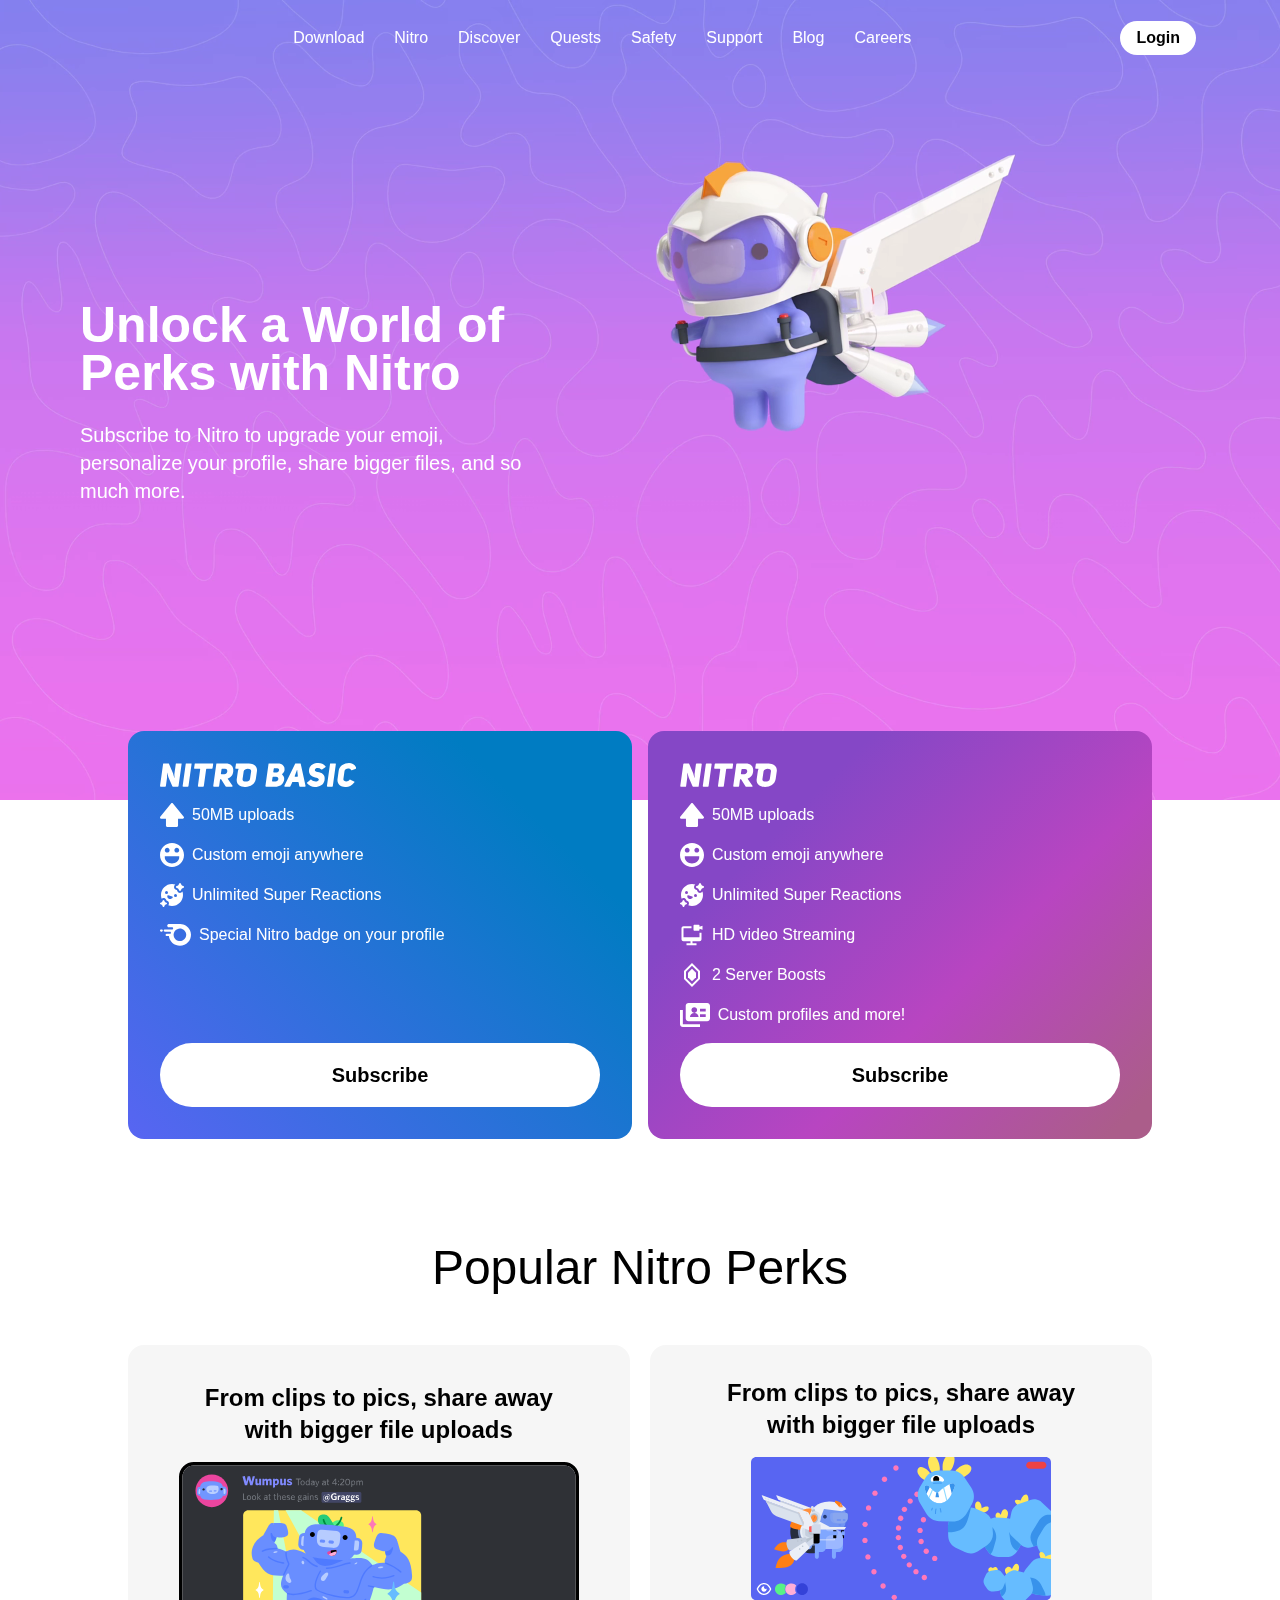
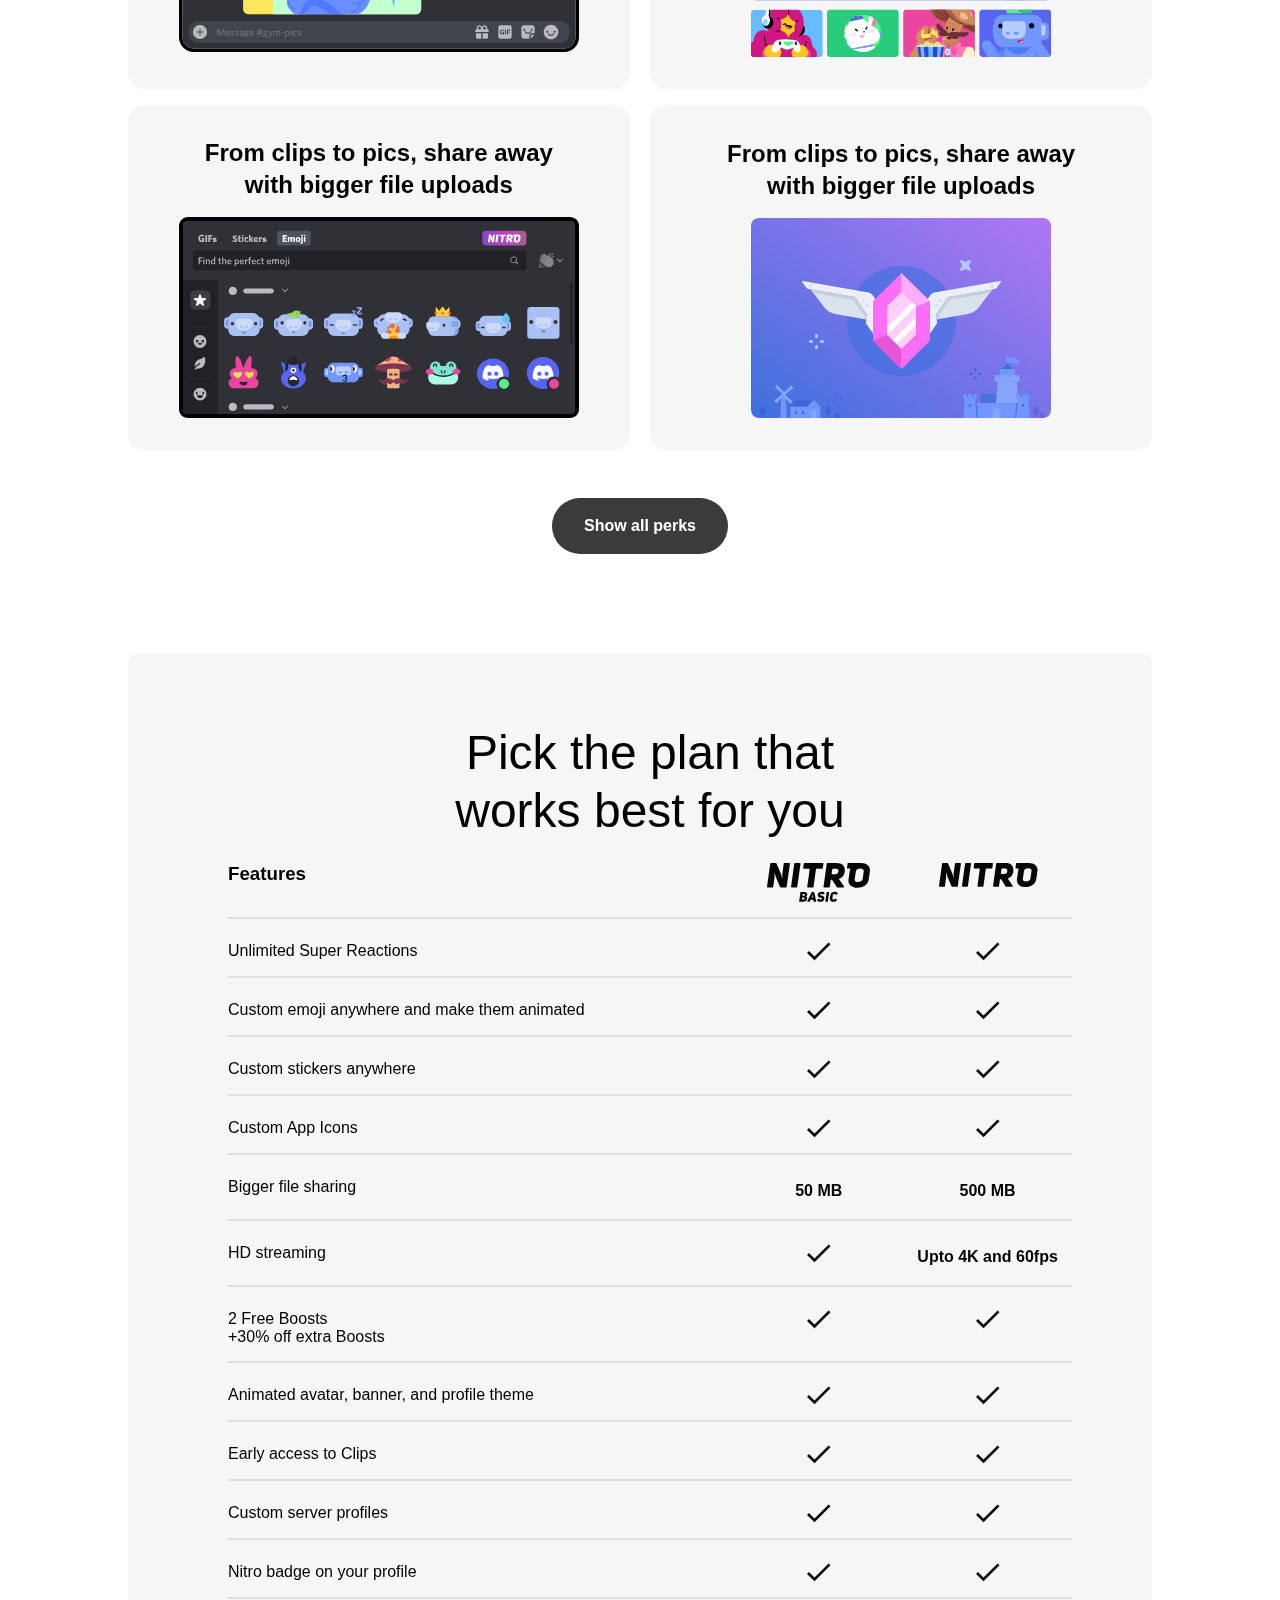
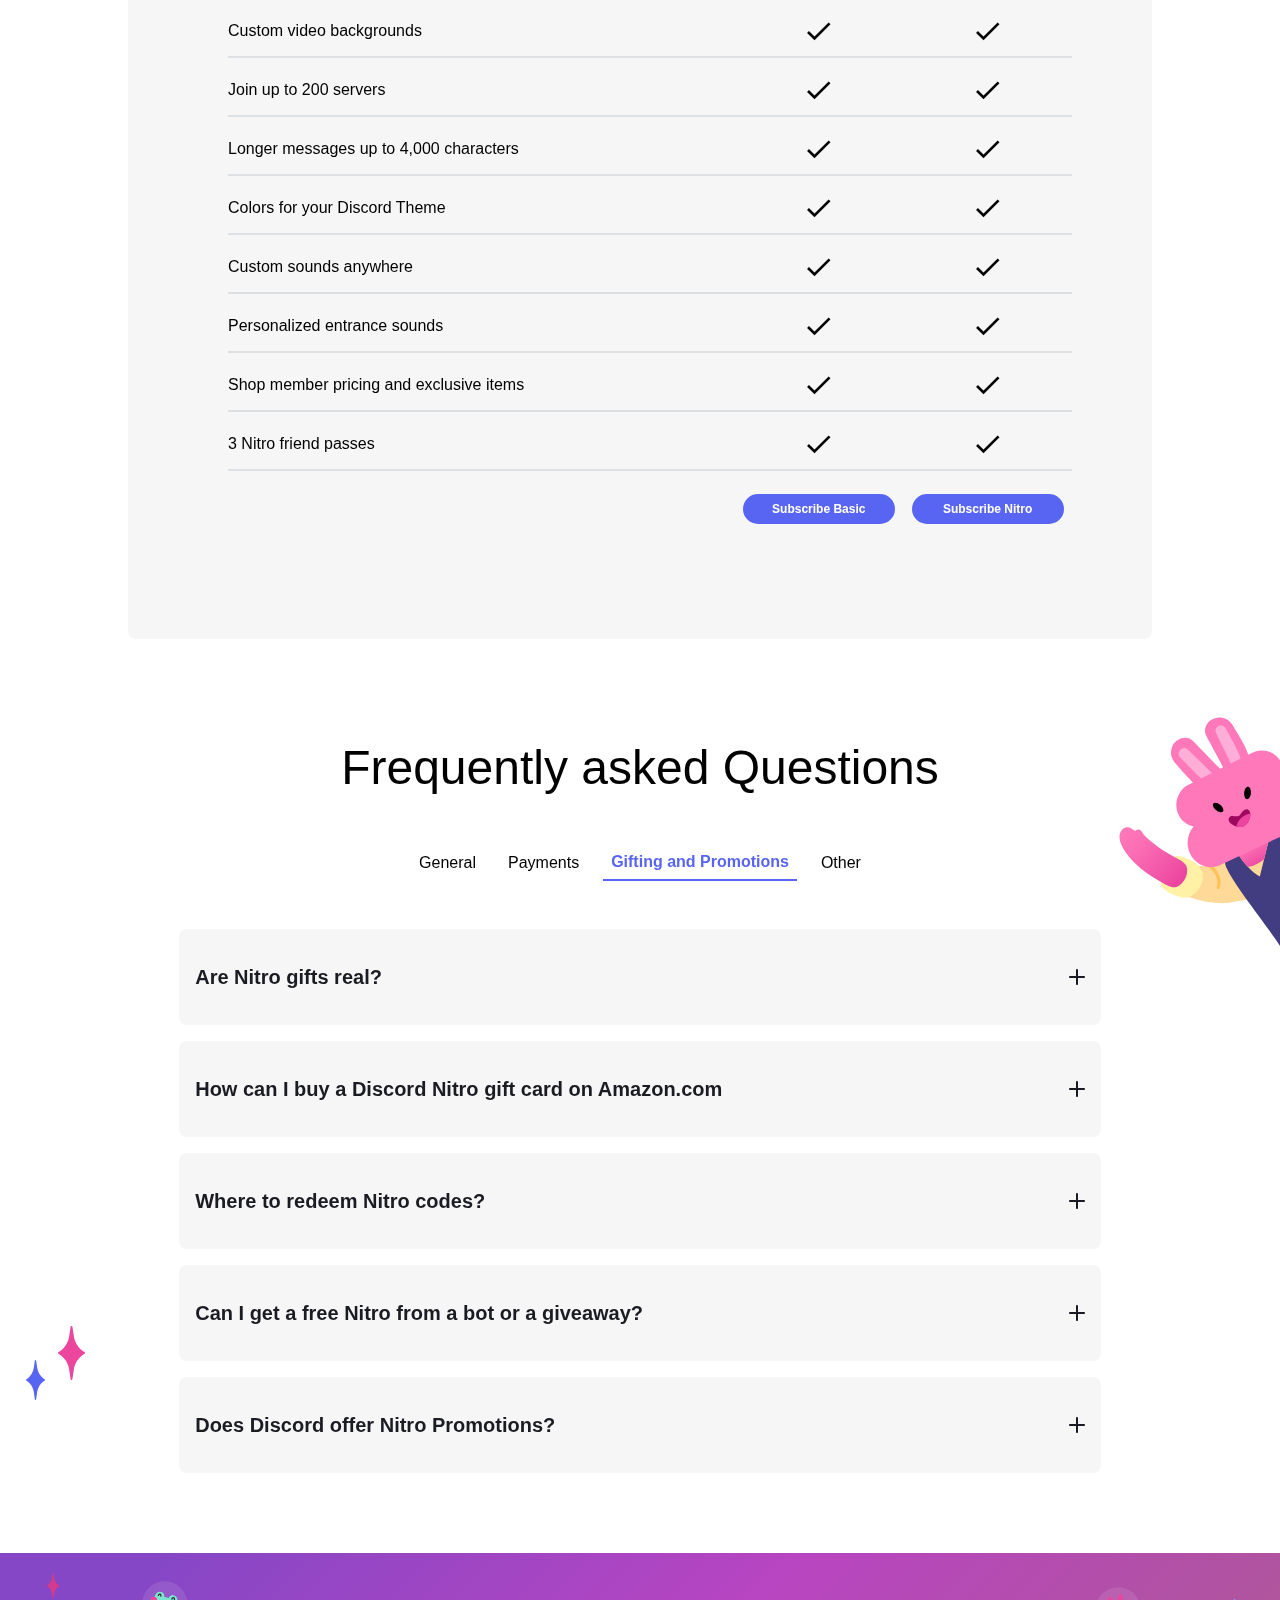
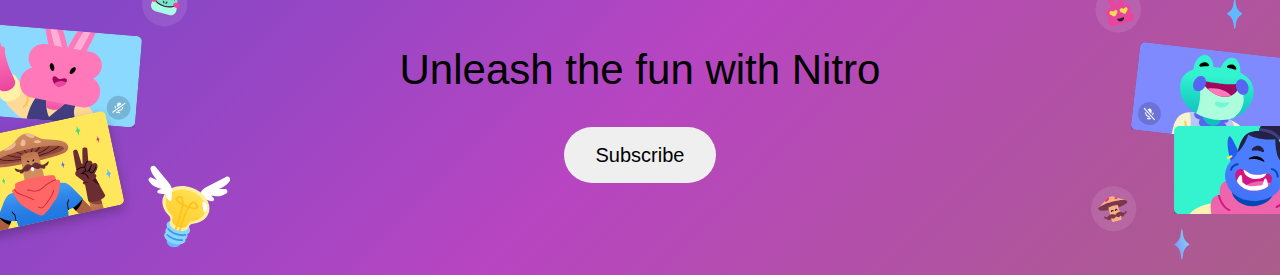
==== Nitro/index.html @ b1ea8c20 "Add files via upload" ====
<!DOCTYPE html>
<html lang="en">
<head>
    <meta charset="UTF-8">
    <meta name="viewport" content="width=device-width, initial-scale=1.0">
    <title>Nitro</title>
    <link rel="stylesheet" href="style.css">
</head>
<body>
    <header>
        <div class="brand-logo">
            <img src="https://cdn.prod.website-files.com/6257adef93867e50d84d30e2/6257d23c5fb25be7e0b6e220_Open%20Source%20Projects%20_%20Discord-7.svg" alt="">
        </div>
        <nav>
            <ul>
                <li><a href="">Download</a></li>
                <li><a href="">Nitro</a></li>
                <li><a href="">Discover</a></li>
                <li><a href="">Quests</a></li>
                <li><a href="">Safety</a></li>
                <li><a href="">Support</a></li>
                <li><a href="">Blog</a></li>
                <li><a href="">Careers</a></li>
            </ul>
        </nav>
        <button>Login</button>
    </header>

    <div class="hero">
        <video src="./assets/media/robo-jet.webm" autoplay muted loop id="myVideo"></video>
        <div class="hero-text">
            <h1>Unlock a World of Perks with Nitro</h1>
            <p>Subscribe to Nitro to upgrade your emoji, personalize your profile,  share bigger files, and so much more.</p>
        </div>
        <img id="rocket-image" src="./assets/media/robo-jet.webp" alt="">
    </div>

    <div class="plans">
        <div class="plan-card">
            <div class="plan-card-text">
                <img src="./assets/icons/nitro-basic-white.svg" alt="">
                <div class="plan-card-container">
                    <img src="./assets/icons/arrow-up.svg" alt="">
                    <p>50MB uploads</p>
                </div>
                <div class="plan-card-container">
                    <img src="./assets/icons/smile-icon.svg" alt="">
                    <p>Custom emoji anywhere</p>
                </div>
                <div class="plan-card-container">
                    <img src="./assets/icons/happy-icon.svg" alt="">
                    <p>Unlimited Super Reactions</p>
                </div>
                <div class="plan-card-container">
                    <img src="./assets/icons/nitro-icon.svg" alt="">
                    <p>Special Nitro badge on your profile</p>
                </div>
            </div>
            <div class="plan-card-btn">
                <a href=""><p>Subscribe</p></a>
            </div>
        </div>
        <div class="plan-card voilet">
            <div class="plan-card-text">
                <img src="./assets/icons/nitro-white.svg.svg" alt="">
                <div class="plan-card-container">
                    <img src="./assets/icons/arrow-up.svg" alt="">
                    <p>50MB uploads</p>
                </div>
                <div class="plan-card-container">
                    <img src="./assets/icons/smile-icon.svg" alt="">
                    <p>Custom emoji anywhere</p>
                </div>
                <div class="plan-card-container">
                    <img src="./assets/icons/happy-icon.svg" alt="">
                    <p>Unlimited Super Reactions</p>
                </div>
                <div class="plan-card-container">
                    <img src="./assets/icons/movie-icon.svg" alt="">
                    <p>HD video Streaming</p>
                </div>
                <div class="plan-card-container">
                    <img src="./assets/icons/gem-icon.svg" alt="">
                    <p>2 Server Boosts</p>
                </div>
                <div class="plan-card-container">
                    <img src="./assets/icons/identity-icon.svg" alt="">
                    <p>Custom profiles and more!</p>
                </div>
            </div>
            <div class="plan-card-btn">
                <a href="">Subscribe</a>
            </div>
        </div>
    </div>

    <section class="perks">
        <h2>Popular Nitro Perks</h2>
        <div class="perks-container">
            <div class="perk-card-container">
                <div class="perk-card">
                    <h3>From clips to pics, share away with bigger file uploads
                    </h3>
                    <img src="./assets/media/perk-bigger-upload.svg" alt="">
                </div>
                <div class="perk-card">
                    <h3>From clips to pics, share away with bigger file uploads
                    </h3>
                    <img src="./assets/media/perk-stream-apps.svg" alt="">
                </div>
                <div class="perk-card">
                    <h3>From clips to pics, share away with bigger file uploads
                    </h3>
                    <img src="./assets/media/perk-custom-emoji.svg" alt="">
                </div>
                <div class="perk-card">
                    <h3>From clips to pics, share away with bigger file uploads
                    </h3>
                    <img src="./assets/media/perk-server-boosts.svg" alt="">
                </div>
            </div>
        </div>
        <button>Show all perks</button>
    </section>

    <section class="packs">
        <h2>Pick the plan that works best for you</h2>
        <div class="pack-container">
            <div class="features">
                <h3>Features</h3>
            </div>
            <div class="ticks">
                <img id="image1" src="./assets/icons/nitro-basic-black.svg" alt="">
                <img id="image3" src="./assets/icons/basic-black.svg" alt="">
                </div>
                <div class="ticks">
                <img id="image2" src="./assets/icons/nitro-black.svg" alt="">
                <!-- <div class="purple-box"></div> -->
                <img id="image4" src="./assets/icons/nitro-black.svg" alt="">
            </div>
        </div>
        <div class="pack-container">
            <div class="features">
                <p>Unlimited Super Reactions</p>
            </div>
            <div class="ticks">
                <img src="./assets/icons/check-black.svg" alt="">
            </div>
            <div class="ticks">
                <img src="./assets/icons/check-black.svg" alt="">
            </div>
        </div>
        <div class="pack-container">
            <div class="features">
                <p>Custom emoji anywhere and make them animated</p>
            </div>
            <div class="ticks">
                <img src="./assets/icons/check-black.svg" alt="">
            </div>
            <div class="ticks">
                <img src="./assets/icons/check-black.svg" alt="">
            </div>
        </div>
        <div class="pack-container">
            <div class="features">
                <p>Custom stickers anywhere</p>
            </div>
            <div class="ticks">
                <img src="./assets/icons/check-black.svg" alt="">
            </div>
            <div class="ticks">
                <img src="./assets/icons/check-black.svg" alt="">
            </div>
        </div>
        <div class="pack-container">
            <div class="features">
                <p>Custom App Icons
                </p>
            </div>
            <div class="ticks">
                <img src="./assets/icons/check-black.svg" alt="">
            </div>
            <div class="ticks">
                <img src="./assets/icons/check-black.svg" alt="">
            </div>
        </div>
        <div class="pack-container">
            <div class="features">
                <p>Bigger file sharing</p>
            </div>
            <div class="ticks">
                <p>50 MB</p>
            </div>
            <div class="ticks">
                <p>500 MB</p>
            </div>
        </div>
        <div class="pack-container">
            <div class="features">
                <p>HD streaming</p>
            </div>
            <div class="ticks">
                <img src="./assets/icons/check-black.svg" alt="">
            </div>
            <div class="ticks">
                <p id="para-4k">Upto 4K and 60fps</p>
            </div>
        </div>
        <div class="pack-container">
            <div class="features">
                <p>2 Free Boosts<br>+30% off extra Boosts</p>
            </div>
            <div class="ticks">
                <img src="./assets/icons/check-black.svg" alt="">
            </div>
            <div class="ticks">
                <img src="./assets/icons/check-black.svg" alt="">
            </div>
        </div>
        <div class="pack-container">
            <div class="features">
                <p>Animated avatar, banner, and profile theme</p>
            </div>
            <div class="ticks">
                <img src="./assets/icons/check-black.svg" alt="">
            </div>
            <div class="ticks">
                <img src="./assets/icons/check-black.svg" alt="">
            </div>
        </div>
        <div class="pack-container">
            <div class="features">
                <p>Early access to Clips</p>
            </div>
            <div class="ticks">
                <img src="./assets/icons/check-black.svg" alt="">
            </div>
            <div class="ticks">
                <img src="./assets/icons/check-black.svg" alt="">
            </div>
        </div>
        <div class="pack-container">
            <div class="features">
                <p>Custom server profiles</p>
            </div>
            <div class="ticks">
                <img src="./assets/icons/check-black.svg" alt="">
            </div>
            <div class="ticks">
                <img src="./assets/icons/check-black.svg" alt="">
            </div>
        </div>
        <div class="pack-container">
            <div class="features">
                <p>Nitro badge on your profile</p>
            </div>
            <div class="ticks">
                <img src="./assets/icons/check-black.svg" alt="">
            </div>
            <div class="ticks">
                <img src="./assets/icons/check-black.svg" alt="">
            </div>
        </div>
        <div class="pack-container">
            <div class="features">
                <p>Custom video backgrounds</p>
            </div>
            <div class="ticks">
                <img src="./assets/icons/check-black.svg" alt="">
            </div>
            <div class="ticks">
                <img src="./assets/icons/check-black.svg" alt="">
            </div>
        </div>
        <div class="pack-container">
            <div class="features">
                <p>Join up to 200 servers</p>
            </div>
            <div class="ticks">
                <img src="./assets/icons/check-black.svg" alt="">
            </div>
            <div class="ticks">
                <img src="./assets/icons/check-black.svg" alt="">
            </div>
        </div>
        <div class="pack-container">
            <div class="features">
                <p>Longer messages up to 4,000 characters</p>
            </div>
            <div class="ticks">
                <img src="./assets/icons/check-black.svg" alt="">
            </div>
            <div class="ticks">
                <img src="./assets/icons/check-black.svg" alt="">
            </div>
        </div>
        <div class="pack-container">
            <div class="features">
                <p>Colors for your Discord Theme</p>
            </div>
            <div class="ticks">
                <img src="./assets/icons/check-black.svg" alt="">
            </div>
            <div class="ticks">
                <img src="./assets/icons/check-black.svg" alt="">
            </div>
        </div>
        <div class="pack-container">
            <div class="features">
                <p>Custom sounds anywhere</p>
            </div>
            <div class="ticks">
                <img src="./assets/icons/check-black.svg" alt="">
            </div>
            <div class="ticks">
                <img src="./assets/icons/check-black.svg" alt="">
            </div>
        </div>
        <div class="pack-container">
            <div class="features">
                <p>Personalized entrance sounds</p>
            </div>
            <div class="ticks">
                <img src="./assets/icons/check-black.svg" alt="">
            </div>
            <div class="ticks">
                <img src="./assets/icons/check-black.svg" alt="">
            </div>
        </div>
        <div class="pack-container">
            <div class="features">
                <p>Shop member pricing and exclusive items</p>
            </div>
            <div class="ticks">
                <img src="./assets/icons/check-black.svg" alt="">
            </div>
            <div class="ticks">
                <img src="./assets/icons/check-black.svg" alt="">
            </div>
        </div>
        <div class="pack-container">
            <div class="features">
                <p>3 Nitro friend passes</p>
            </div>
            <div class="ticks">
                <img src="./assets/icons/check-black.svg" alt="">
            </div>
            <div class="ticks">
                <img src="./assets/icons/check-black.svg" alt="">
            </div>
        </div>
        <div class="pack-container ticks-btn">
            <div class="features">
                <!-- <p>3 Nitro friend passes</p> -->
            </div>
            <div class="ticks">
                <img src="./assets/icons/nitro-basic-black.svg" alt="" class="ticks-imgs">
                <button>Subscribe Basic</button>
            </div>
            <div class="ticks">
                <img src="./assets/icons/nitro-black.svg" alt="" class="ticks-imgs">
                <button>Subscribe Nitro</button>
            </div>
        </div>
    </section>

    <section class="faqs">
        <h2>Frequently asked Questions</h2>
        <ul>
            <li>General</li>
            <li>Payments</li>
            <li id="g-p">Gifting and Promotions</li>
            <li>Other</li>
        </ul>
        <div class="ques-container">
            <div class="question">
                <p>Are Nitro gifts real?</p>
                <img src="./assets/icons/plus.svg" alt="">
            </div>
            <div class="question">
                <p>How can I buy a Discord Nitro gift card on Amazon.com</p>
                <img src="./assets/icons/plus.svg" alt="">
            </div>
            <div class="question">
                <p>Where to redeem Nitro codes?</p>
                <img src="./assets/icons/plus.svg" alt="">
            </div>
            <div class="question">
                <p>Can I get a free Nitro from a bot or a giveaway?</p>
                <img src="./assets/icons/plus.svg" alt="">
            </div>
            <div class="question">
                <p>Does Discord offer Nitro Promotions?</p>
                <img src="./assets/icons/plus.svg" alt="">
            </div>
        </div>
        <img src="./assets/media/hello.svg" alt="" id="hello-img">
        <img src="./assets/icons/sparkle-colors.svg" alt="" id="sparkle">
    </section>

    <div class="fun">
        <h2>Unleash the fun with Nitro</h2>
        <button>Subscribe</button>
        <img src="./assets/media/peace.svg" alt="" id="peace">
        <img src="./assets/media/smile.svg" alt="" id="smile">
    </div>
    
</body>
</html>
---- Nitro/style.css ----
*{
    margin: 0;
    padding: 0;
    box-sizing: border-box;
    font-family: sans-serif;
}
body{
    display: flex;
    flex-direction: column;
    align-items: center;
    align-items: center;
}
header{
    width: 80%;
    /* background-color: violet; */
    display: flex;
    justify-content: space-between;
    align-items: center;
    padding: 20px;
}
.brand-logo{
    height: 35px;
}
.brand-logo img{
    height: 100%;
}
header nav ul{
    display: flex;
    justify-content: center;
    align-items: center;
    gap: 30px;
    /* padding: auto 30px; */
    list-style: none;
}
header nav ul a{
    text-decoration: none;
    color: white;
    font-size: 1rem;
    font-weight: 400;
    line-height: 24px;
}
header button{
    background-color: white;
    border: none;
    padding: 8px 16px;
    color: black;
    font-size: 1rem;
    font-weight: 700;
    border-radius: 20px;
}
.hero{
    width: 100%;
    display: flex;
    justify-content: flex-start;
    align-items: center;
}
#myVideo{
    position: absolute;
    top: 0;
    z-index: -100;
    width: 100%;
}
.hero .hero-text{
    width: 25%;
    display: flex;
    flex-direction: column;
    margin-top: 8rem;
    margin-left: 5rem;
    color: white;
    gap: 1.5rem;
}
.hero .hero-text h1{
    font-size: 50px;
    font-weight: 900;
    line-height: 48px;
}
.hero .hero-text p{
    font-size: 20px;
    font-weight: 400;
    line-height: 28px;
}
#rocket-image{
    z-index: -200;
}
.plans{
    display: flex;
    width: 80%;
    justify-content: center;
    align-items: stretch;
    gap: 1rem;
    margin-top: 8rem;
}
.plan-card{
    width: 50%;
    color: white;
    background-image: linear-gradient(225deg, #007cc2 20%, #5865f2);
    background-color: aqua;
    border-radius: 16px;
    display: flex;
    flex-direction: column;
    justify-content: space-between;
    align-items: start;
    gap: 1rem;
    padding: 2rem;
}
.plan-card .plan-card-text{
    display: flex;
    flex-direction: column;
    justify-content: center;
    align-items: start;
    gap: 1rem;
}
.voilet{
    background-image: linear-gradient(135deg, #8547c6 25%, #b845c1 62%, #ab5d8a 95%)
}
.plan-card .plan-card-text .plan-card-container{
    display: flex;
    gap: 8px;
    align-items: center;
    justify-content: start;
}
.plan-card .plan-card-container img{
    height: 24px;
}
.plan-card-btn{
    display: flex;
    justify-content: center;
    align-items: center;
    width: 100%;
    background-color: white;
    border-radius: 40px;
}
.plan-card-btn a{
    font-size: 20px;
    font-weight: 700;
    line-height: 24px;
    padding: 20px;
    text-decoration: none;
    color: black;
}
.plan-card-btn:hover{
    color: #5865f2;
    box-shadow: 0px 1px 20px rgba(0, 0, 0, 0.297);
}
section{
    width: 80%;
    display: flex;
    flex-direction: column;
    justify-content: center;
    align-items: center;
    gap: 3rem;
    margin: 100px 0;
    margin-bottom: 0;
}
section h2{
    font-size: 48px;
    font-weight: 400;
    line-height: 58px;
    text-align: center;
    width: 50%;
}
section button{
    background-color: #3b3b3b;
    color: white;
    padding: 1rem 2rem;
    font-size: 16px;
    font-weight: 700;
    line-height: 24px;
    border: none;
    border-radius: 28px;
}
.perk-card-container{
    display: flex;
    flex-wrap: wrap;
    width: 100%;
    justify-content: space-between;
    align-items: stretch;
    gap: 1rem;
}
.perk-card{
    width: 49%;
    background-color: #f6f6f6;
    border-radius: 16px;
    display: flex;
    flex-direction: column;
    justify-content: center;
    align-items: center;
    gap: 1rem;
    padding: 2rem;
}
.perk-card h3{
    font-size: 24px;
    font-weight: 700;
    line-height: 32px;
    text-align: center;
    width: 400px;
}
.packs{
    background-color: #f6f6f6;
    border-radius: 8px;
    padding: 70px 80px 100px 100px ;
    gap: 0.5rem;
}
.pack h2{
    margin: 1rem;
}
.pack-container{
    width: 100%;
    display: flex;
    justify-content: space-between;
    align-items: flex-start;
    padding: 15px 0px;
    border-bottom: 2px solid #dee1e3;
}
.pack-container .features{
    width: 60%;
}
.ticks{
    display: flex;
    align-items: start;
    justify-content: center;
    gap: 8px;
    width: 20%;
    text-align: center;
    /* border: 2px solid red; */
}
.nitro-ticks{
    margin: 0;
}
.ticks p{
    font-size: 16px;
    font-weight: 700;
    line-height: 26px;
}
#image3{
    display: none;
}
#image4{
    display: none;
}
.ticks-btn{
    border: none;
}
.ticks-btn .ticks button{
    width: 90%;
    background-color: #5865f2;
    padding: 7px 16px;
    font-size: 14px;
    font-weight: 700;
    line-height: 24px;
}
.ticks-btn .ticks button:hover{
    background-color: #7289da;
    box-shadow: 0 5px 15px rgba(0, 0, 0, 0.301);
}
.ticks-imgs{
    display: none;
}
.purple-box{
    border: 2px solid purple;
    width: 20%;
    position: absolute;
    height: 100%;
    /* right: 5rem; */
}
.faqs{
    position: relative;
}
.faqs ul{
    display: flex;
    flex-wrap: wrap;
    justify-content: center;
    width: 50%;
    align-items: center;
    list-style: none;
    gap: 1rem;
}
.faqs ul li{
    padding: 8px;
    font-size: 16px;
    text-wrap: nowrap   ;
}
#g-p{
    font-weight: 600;
    color: #5865f2;
    border-bottom: 2px solid #5865f2;
}
.ques-container{
    width: 80%;
    display: flex;
    flex-direction: column;
    gap: 1rem;
}
.question{
    display: flex;
    border-radius: 8px;
    font-size: 20px;
    font-weight: 600;
    line-height: 32px;
    background-color: #f6f6f6;
    color: #1b1c23;
    justify-content: space-between;
    padding: 2rem 1rem;
}
.question p{
    width: 80%;
}
.faqs>#hello-img{
    position: absolute;
    top: -50px;
    right: -12.5%;
}
.faqs>#sparkle{
    position: absolute;
    bottom: 10%;
    left: -10%;
}
.fun{
    width: 100%;
    display: flex;
    flex-direction: column;
    justify-content: center;
    align-items: center;
    text-align: center;
    gap: 2rem;
    margin: 5rem;
    margin-bottom: 0;
    background-image: linear-gradient(135deg, #8547c6 10%, #b845c1 50%, #ab5d8a);
    padding: 92px 0;
    position: relative;
}
.fun h2{
    font-size: 42px;
    font-weight: 400;
    line-height: 50px;
}
.fun button{
    display: inlne;
    border-radius: 28px;
    border: none;
    padding: 1rem 2rem;
    font-size: 20px;
    font-weight: 500;
    line-height: 24px;
}
#peace{
    position: absolute;
    left: 0;
    height: 95%;
}
#smile{
    position: absolute;
    right: 0;
    height: 95%;
}




@media (max-width: 1300px){
    header{
        width: 90%;
    }
    .hero .hero-text{
        width: 35%;
    }
    section h2{
        width: 60%;
    }
    .ticks-btn .ticks button{
        padding: 5px 8px;
        font-size: 12px;
        font-weight: 700;
        line-height: 20px;
    }
    .ques-container{
        width: 90%;
    }
}
@media (max-width: 1000px) {
    header nav{
        display: none;
    }
    #myVideo{
        display: none;
    }
    .hero{
        background: url(./assets/media/discord-background.svg);
        flex-direction: column;
        z-index: -100;
        justify-content: center;
        align-items: center;
        text-align: center;
        position: relative;
        top: -80px;
        gap: 0;
        padding: 5rem 0;
        margin: 0;
    }
    .hero .hero-text{
        width: 50%;
        margin: 2rem;
    }
    #rocket-image{
        z-index: 5;
        height: 282px;
    }
    .plans{
        flex-direction: column;
        margin-top: -8rem;   
    }
    .plan-card{
        width: 100%;
    }
    section{
        gap: 2rem;
    }
    section h2{
        width: 70%;
    }
    .perk-card-container{
        flex-direction: column;
        width: 100%;
    }
    .perk-card-container .perk-card{
        width: 100%;
    }
    .pack-container .features{
        width: 50%;
    }
    .pack-container .ticks{
        width: 25%;
    }
}

@media (max-width: 834px){
    .hero .hero-text{
        width: 80%;
    }
    .hero .hero-text h1{
        font-size: 36px;
        font-weight: 700;
        line-height: 35px;
    }
    .hero .hero-text p{
        font-size: 20px;
        font-weight: 400;
        line-height: 28px;
    }
    #rocket-image{
        height: 270px;
    }
    section h2{
        font-size: 32px;
        font-weight: 400;
        line-height: 42px;
        width: 100%;
    }
    .perks{
        width: 80%;
    }
    .perk-card-container{
        justify-content: center;
        align-items: center;
    }
    .perk-card-container .perk-card{
        padding: 0;
        width: 100%;
        justify-content: center;
        align-items: center;
    }
    .perk-card-container .perk-card h3{
        font-style: 20px;
        font-weight: 700;
        line-height: 32px;
        width: 80%;
    }
    .packs{
        width: 90%;
        padding: 24px;
    }
    #image1,#image2{
        display: none;
    }
    #image3,#image4{
        display: block;
        height: 15px;
    }
    .perk-card-container .perk-card img{
        width: 80%;
    }
    /* .ticks{
        width: 54%;
    } */
    .ticks p{
        /* width: 50%; */
        font-size: 16px;
        font-weight: 400;
        line-height: 20px;
        text-align: center;
    }
    .ticks-btn{
        flex-direction: column;
        gap: 1rem;
        justify-content: center;
        align-items: center;
    }
    .ticks-btn .ticks{
        display: flex;
        justify-content: space-evenly;
        align-items: center;
        width: 100%;
    }
    .ticks-btn .ticks button{
        width: 40%;
    }
    .ticks-imgs{
        display: block;
    }
    .faqs ul{
        width: 70%;
    }
    .faqs>img{
        display: none;
    }
    .fun h2{
        font-size: 32px;
        font-weight: 400;
        line-height: 40px;
    }
    .fun>img{
        display: none;
    }
}
@media (max-width:425px) {
    header{
        width: 100%;
    }
    header .brand-logo img{
        height: 30px;
    }
    #rocket-image{
        width: 100%;
    }
    #image3,#image4{
        width: 40px;
    }
    .ticks button{
        /* text-wrap: nowrap; */
        padding: 4px 6px;
        font-size: 10px;
        line-height: 12px;
    }
    .ticks-imgs{
        width: 75px;
    }
    .faqs ul{
        width: 85%;
    }
    .fun button{
        width: 80%;
    }
    .fun h2{
        font-size: 24px;
        font-weight: 400;
        line-height: 32px;
    }
}
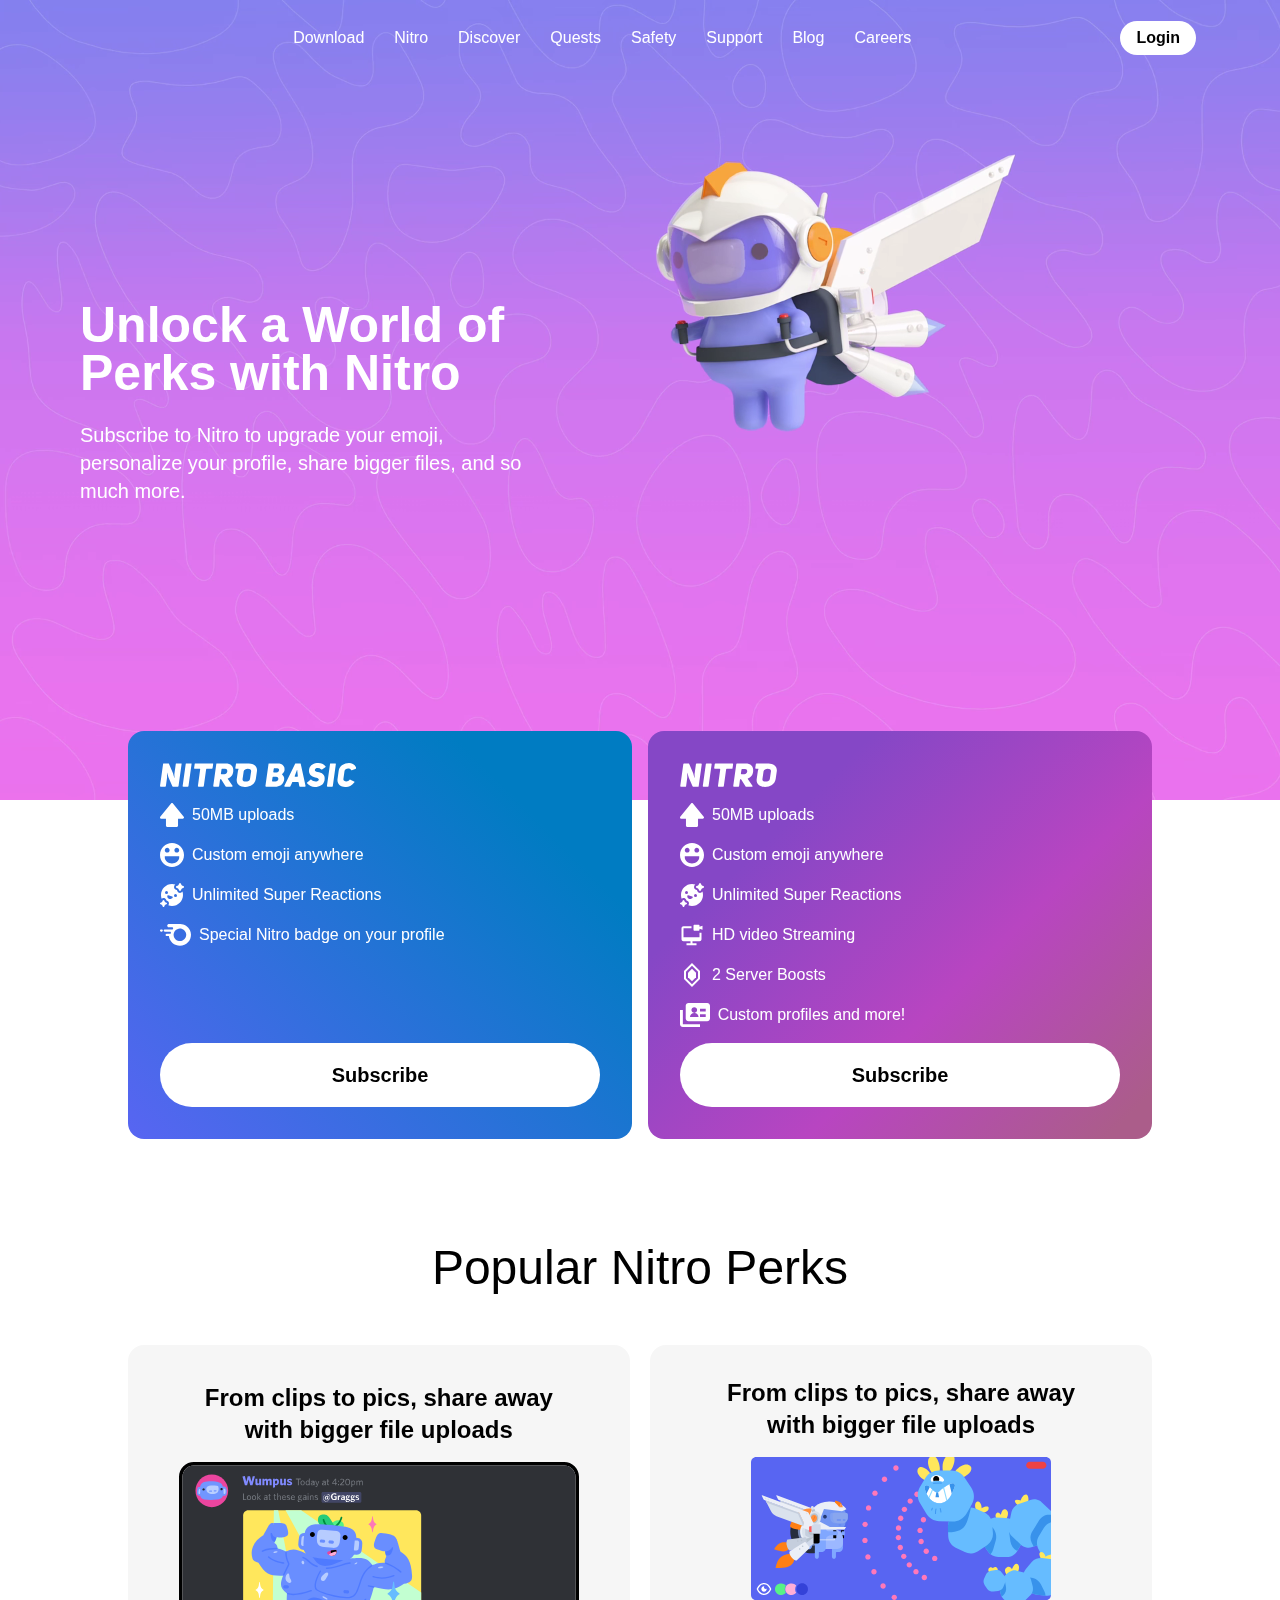
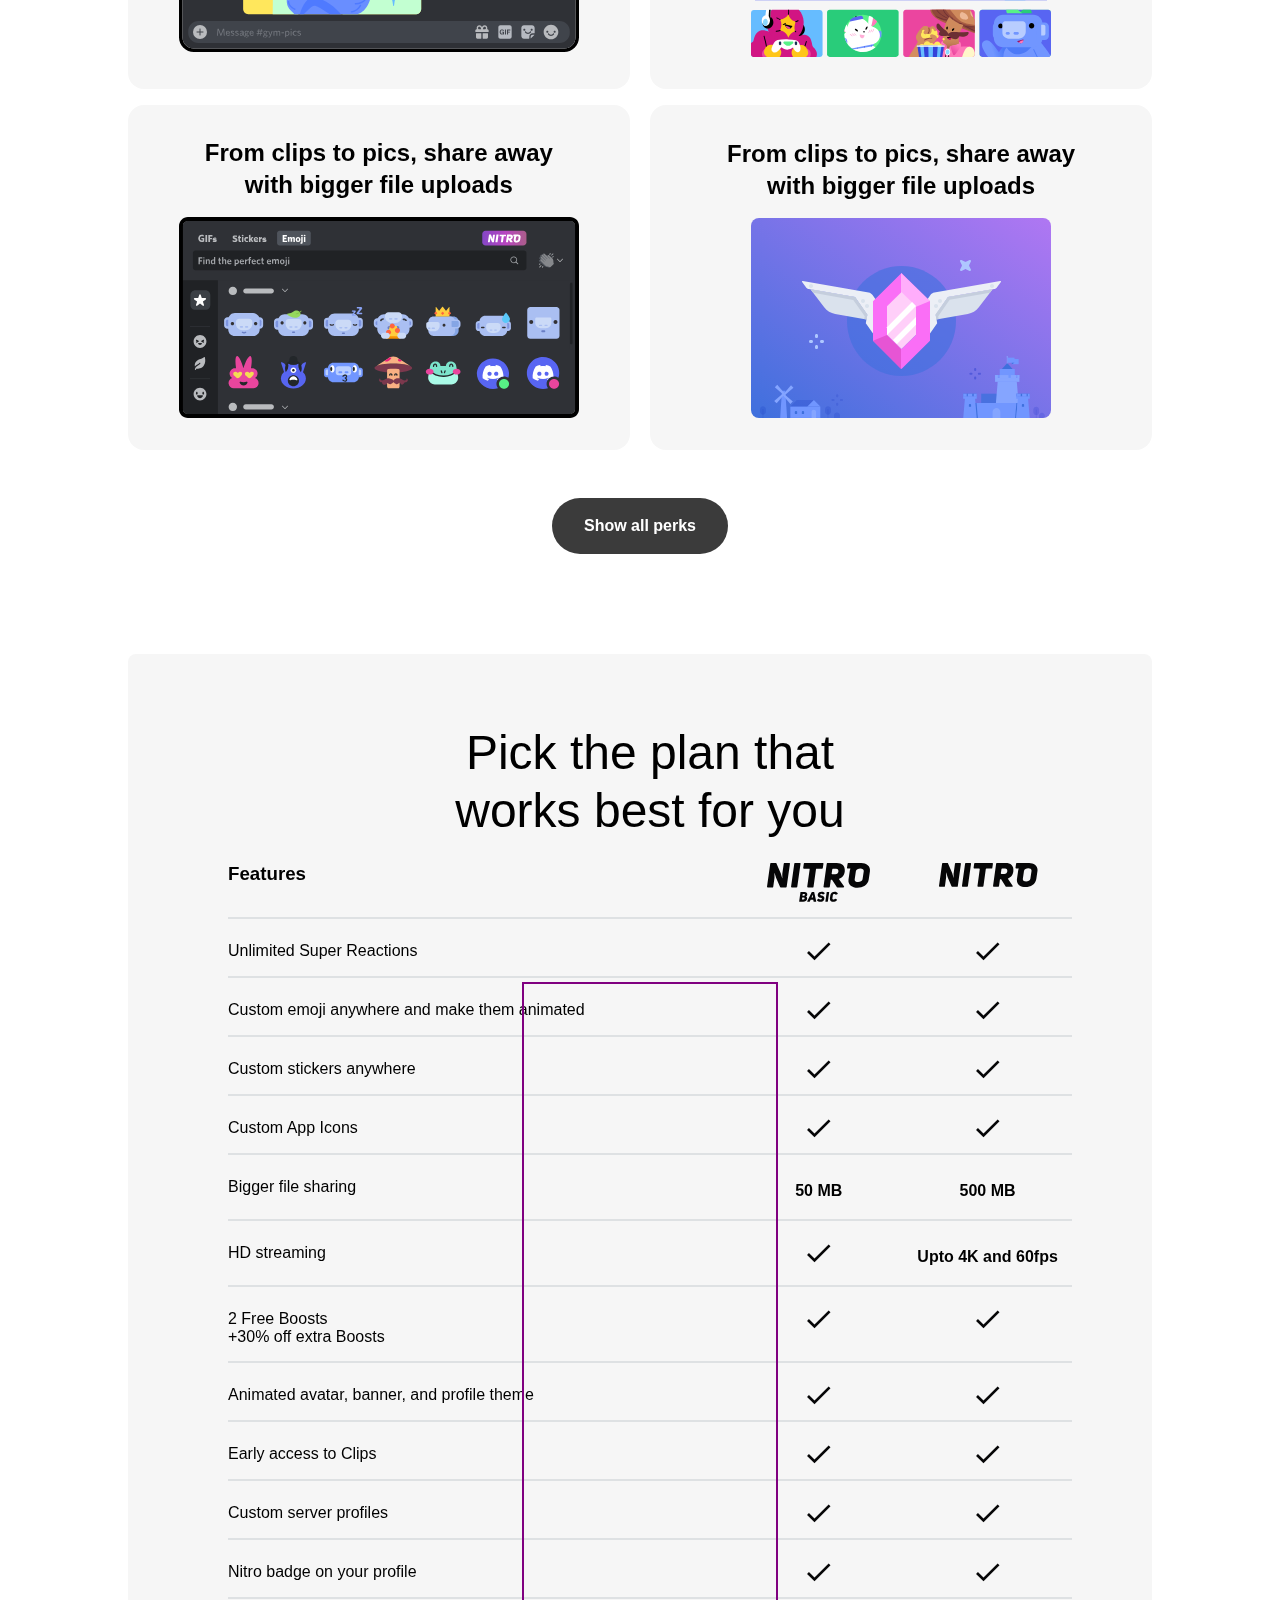
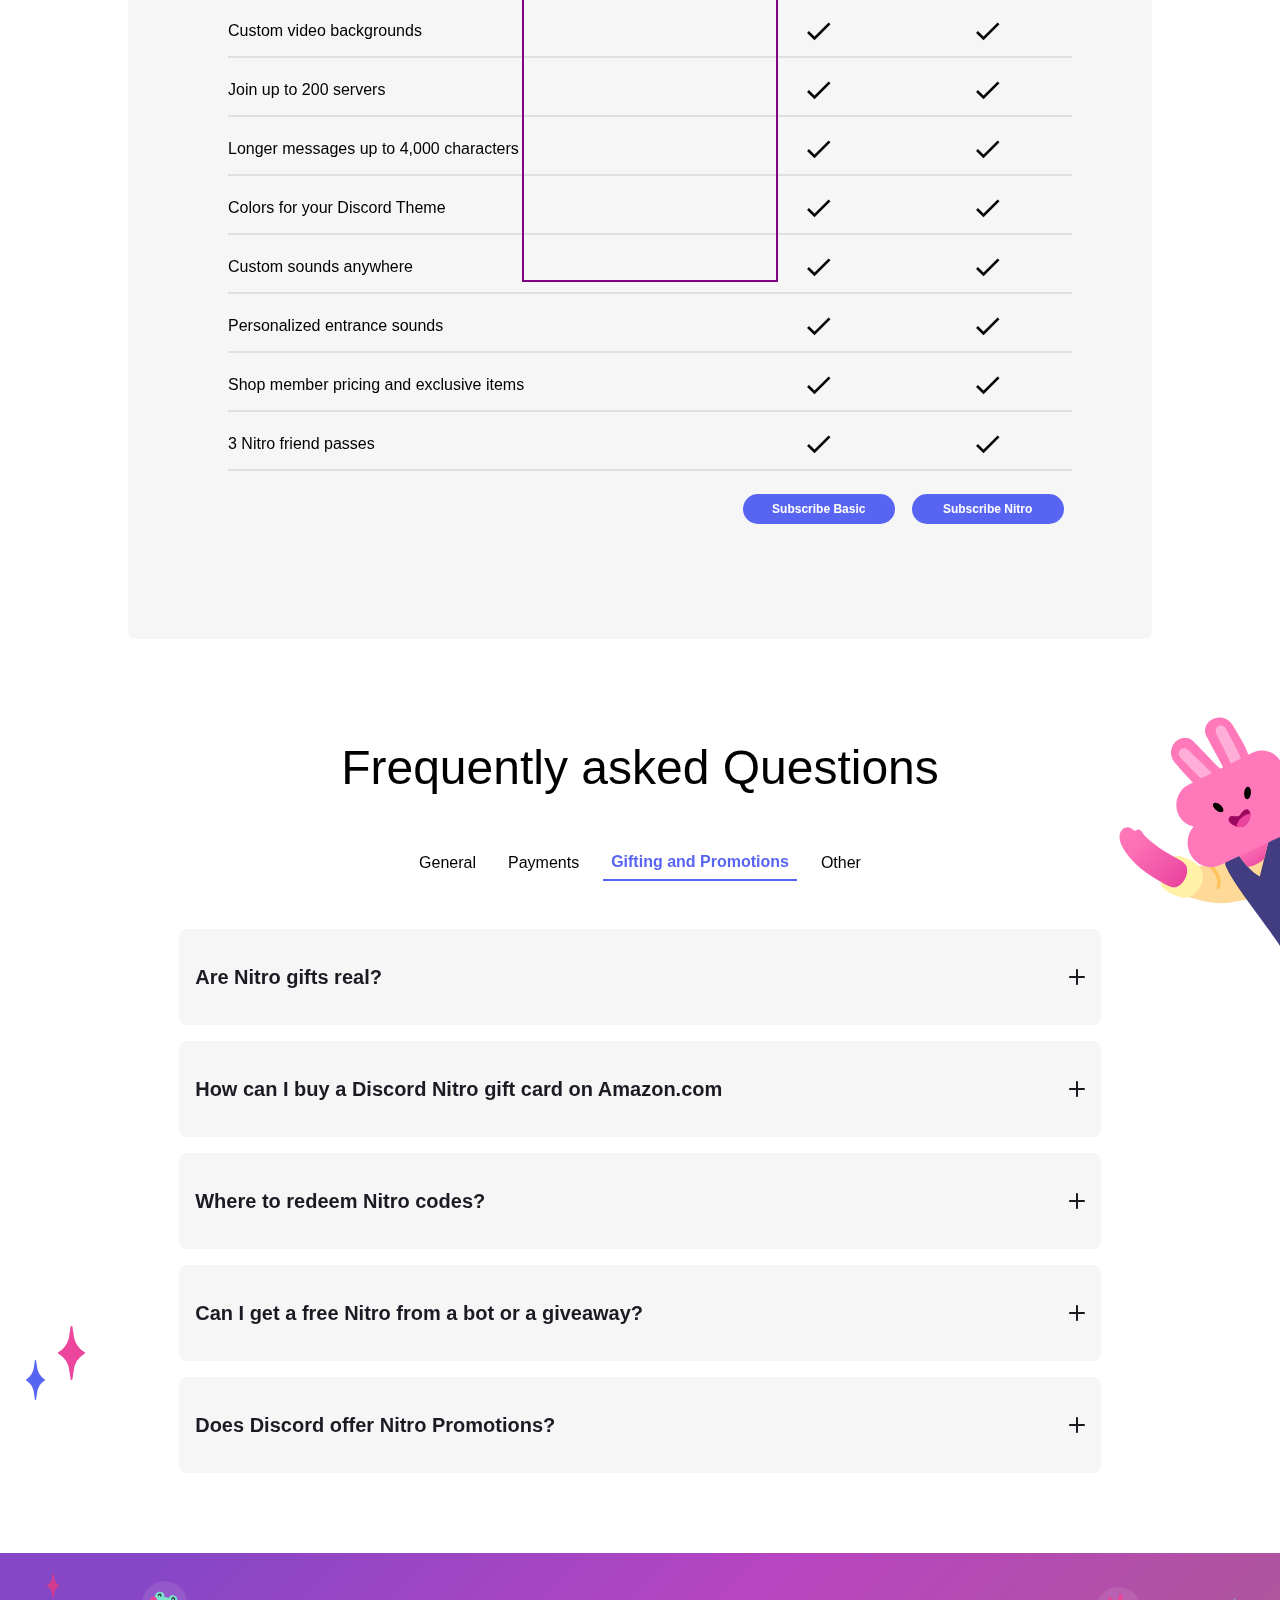
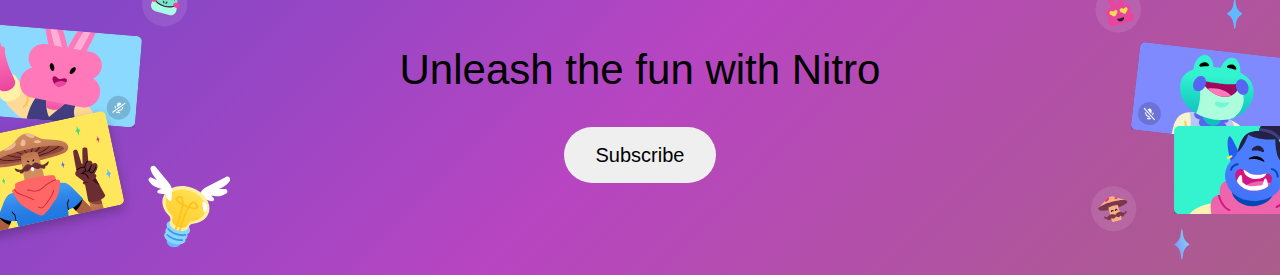
==== commit ab01fa6a: "Update index.html" ====
--- a/Nitro/index.html
+++ b/Nitro/index.html
@@ -9,7 +9,7 @@
 <body>
     <header>
         <div class="brand-logo">
-            <img src="https://cdn.prod.website-files.com/6257adef93867e50d84d30e2/6257d23c5fb25be7e0b6e220_Open%20Source%20Projects%20_%20Discord-7.svg" alt="">
+            <a href="../index.html"><img src="https://cdn.prod.website-files.com/6257adef93867e50d84d30e2/6257d23c5fb25be7e0b6e220_Open%20Source%20Projects%20_%20Discord-7.svg" alt=""></a>
         </div>
         <nav>
             <ul>
@@ -362,6 +362,8 @@
                 <button>Subscribe Nitro</button>
             </div>
         </div>
+        
+        <div class="purple-box"></div>
     </section>
 
     <section class="faqs">
@@ -406,4 +408,4 @@
     </div>
     
 </body>
-</html>+</html>
